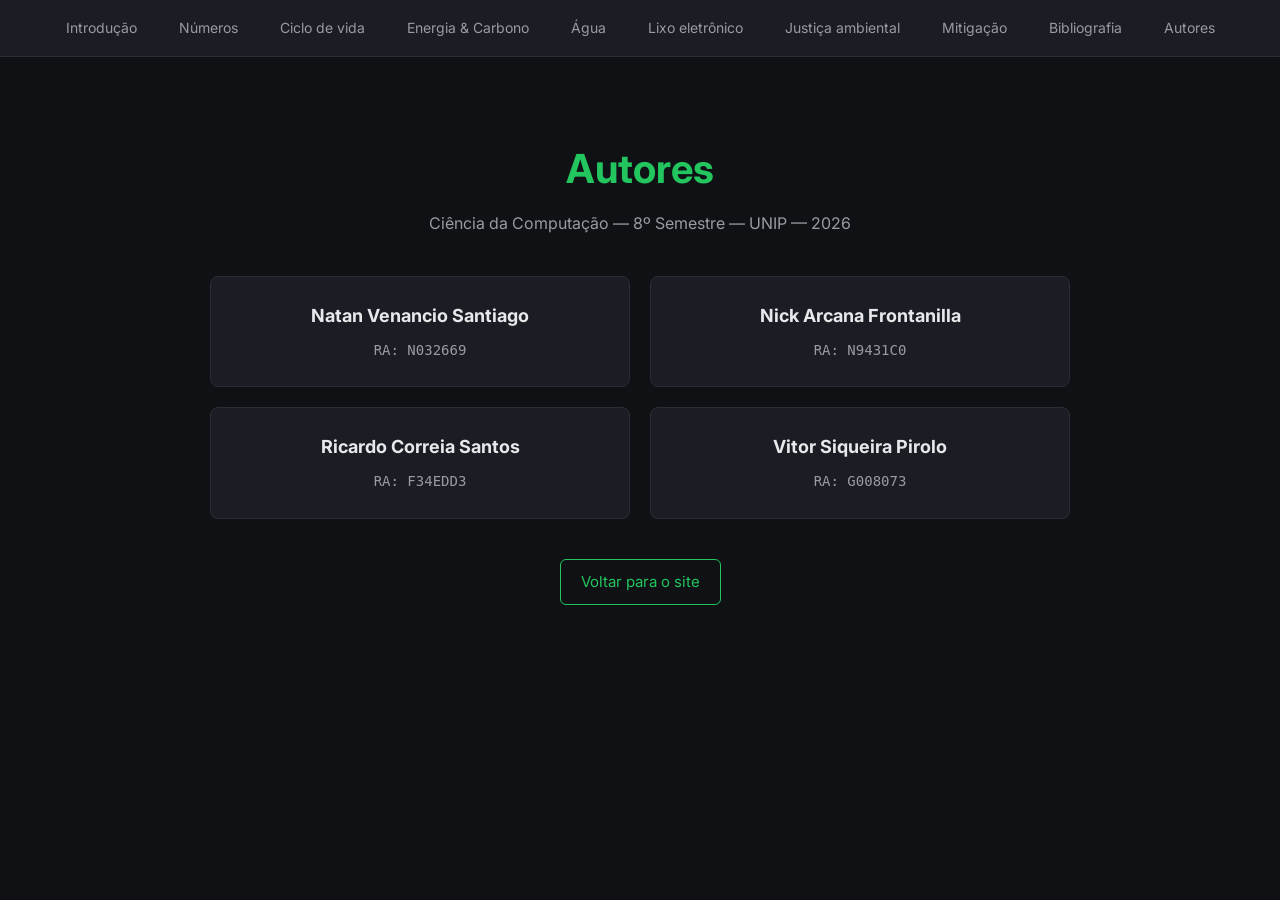
==== autores.html @ d3404f32 "Initial commit: site sobre impactos da IA no meio ambiente Site estático com 9 seções abordando o ci" ====
<!DOCTYPE html>
<html lang="pt-BR">
<head>
  <meta charset="UTF-8">
  <meta name="viewport" content="width=device-width, initial-scale=1.0">
  <title>Autores - Impactos da IA no Meio Ambiente</title>
  <link href="https://fonts.googleapis.com/css2?family=Inter:wght@400;500;600;700&display=swap" rel="stylesheet">
  <link rel="stylesheet" href="style.css">
</head>
<body>

  <nav>
    <ul>
      <li><a href="index.html#introducao">Introdução</a></li>
      <li><a href="index.html#numeros">Números</a></li>
      <li><a href="index.html#ciclo-de-vida">Ciclo de vida</a></li>
      <li><a href="index.html#energia">Energia &amp; Carbono</a></li>
      <li><a href="index.html#agua">Água</a></li>
      <li><a href="index.html#lixo">Lixo eletrônico</a></li>
      <li><a href="index.html#justica">Justiça ambiental</a></li>
      <li><a href="index.html#mitigacao">Mitigação</a></li>
      <li><a href="index.html#bibliografia">Bibliografia</a></li>
      <li><a href="autores.html">Autores</a></li>
    </ul>
  </nav>

  <div class="autores">
    <h1>Autores</h1>
    <p class="descricao">Ciência da Computação &mdash; 8&ordm; Semestre &mdash; UNIP &mdash; 2026</p>

    <div class="lista-autores">
      <div class="autor">
        <h3>Natan Venancio Santiago</h3>
        <p>RA: N032669</p>
      </div>
      <div class="autor">
        <h3>Nick Arcana Frontanilla</h3>
        <p>RA: N9431C0</p>
      </div>
      <div class="autor">
        <h3>Ricardo Correia Santos</h3>
        <p>RA: F34EDD3</p>
      </div>
      <div class="autor">
        <h3>Vitor Siqueira Pirolo</h3>
        <p>RA: G008073</p>
      </div>
    </div>

    <a href="index.html" class="voltar">Voltar para o site</a>
  </div>

</body>
</html>
---- style.css ----
/* ===== Reset basico ===== */
* {
  margin: 0;
  padding: 0;
  box-sizing: border-box;
}

/* ===== Variaveis de cor ===== */
:root {
  --cor-fundo: #0f1115;
  --cor-superficie: #1a1d24;
  --cor-borda: #2a2e37;
  --cor-texto: #e8e8ea;
  --cor-texto-fraco: #9a9aa3;
  --cor-destaque: #22c55e;
}

/* ===== Body ===== */
body {
  background-color: var(--cor-fundo);
  color: var(--cor-texto);
  font-family: "Inter", Arial, sans-serif;
  line-height: 1.6;
}

html {
  scroll-behavior: smooth;
}

/* ===== Scrollbar (Firefox) ===== */
html {
  scrollbar-width: thin;
  scrollbar-color: var(--cor-destaque) var(--cor-fundo);
}

/* ===== Scrollbar (Chrome, Edge, Safari) ===== */
::-webkit-scrollbar {
  width: 10px;
}

::-webkit-scrollbar-track {
  background: var(--cor-fundo);
}

::-webkit-scrollbar-thumb {
  background: var(--cor-borda);
  border-radius: 5px;
}

::-webkit-scrollbar-thumb:hover {
  background: var(--cor-destaque);
}

/* ===== Navbar ===== */
nav {
  background-color: var(--cor-superficie);
  border-bottom: 1px solid var(--cor-borda);
  position: sticky;
  top: 0;
  z-index: 100;
}

nav ul {
  list-style: none;
  display: flex;
  justify-content: center;
  flex-wrap: wrap;
  padding: 15px;
  gap: 10px;
}

nav ul li a {
  color: var(--cor-texto-fraco);
  text-decoration: none;
  padding: 8px 16px;
  border-radius: 6px;
  font-size: 14px;
  transition: color 0.2s, background-color 0.2s;
}

nav ul li a:hover {
  color: var(--cor-texto);
  background-color: var(--cor-borda);
}

/* ===== Hero ===== */
.hero {
  text-align: center;
  padding: 100px 20px;
  border-bottom: 1px solid var(--cor-borda);
}

.hero h1 {
  font-size: 48px;
  font-weight: 700;
  margin-bottom: 20px;
  max-width: 800px;
  margin-left: auto;
  margin-right: auto;
}

.hero h1 span {
  color: var(--cor-destaque);
}

.hero p {
  font-size: 18px;
  color: var(--cor-texto-fraco);
  max-width: 600px;
  margin: 0 auto 30px;
}

.botoes {
  display: flex;
  gap: 12px;
  justify-content: center;
  flex-wrap: wrap;
}

.btn {
  display: inline-block;
  padding: 12px 24px;
  border-radius: 6px;
  text-decoration: none;
  font-size: 15px;
  font-weight: 500;
  transition: background-color 0.2s, color 0.2s;
}

.btn-primario {
  background-color: var(--cor-destaque);
  color: #0f1115;
}

.btn-primario:hover {
  background-color: #16a34a;
}

.btn-secundario {
  background-color: transparent;
  color: var(--cor-texto);
  border: 1px solid var(--cor-borda);
}

.btn-secundario:hover {
  background-color: var(--cor-superficie);
}

/* ===== Secoes ===== */
section {
  max-width: 1000px;
  margin: 0 auto;
  padding: 80px 20px;
}

section h2 {
  font-size: 32px;
  font-weight: 700;
  margin-bottom: 16px;
  color: var(--cor-destaque);
}

section p {
  margin-bottom: 15px;
  color: var(--cor-texto-fraco);
  font-size: 16px;
}

section p strong {
  color: var(--cor-texto);
}

/* Subtitulo logo abaixo do h2 */
.subtitulo-secao {
  font-size: 17px;
  color: var(--cor-texto-fraco);
  margin-bottom: 36px;
  max-width: 820px;
  line-height: 1.65;
}

/* Subtitulos h3 dentro de uma secao */
.subtitulo {
  font-size: 22px;
  font-weight: 600;
  color: var(--cor-texto);
  margin-top: 50px;
  margin-bottom: 20px;
}

/* Faixa alternada para dar ritmo visual */
.secao-alternada {
  background-color: rgba(34, 197, 94, 0.025);
  max-width: none;
  padding: 80px 20px;
  border-top: 1px solid var(--cor-borda);
  border-bottom: 1px solid var(--cor-borda);
}

.secao-alternada > h2,
.secao-alternada > p,
.secao-alternada > h3,
.secao-alternada > .subtitulo-secao,
.secao-alternada > .estatisticas,
.secao-alternada > .cards,
.secao-alternada > .tabela-wrapper,
.secao-alternada > .callout {
  max-width: 1000px;
  margin-left: auto;
  margin-right: auto;
}

/* Caixa de destaque (callout) */
.callout {
  background-color: var(--cor-superficie);
  border-left: 3px solid var(--cor-destaque);
  border-radius: 6px;
  padding: 28px 32px;
  margin-top: 36px;
  margin-bottom: 8px;
}

.callout h3 {
  color: var(--cor-destaque);
  font-size: 18px;
  margin-bottom: 14px;
  text-transform: uppercase;
  letter-spacing: 0.5px;
}

.callout p {
  color: var(--cor-texto-fraco);
  font-size: 15px;
  margin-bottom: 12px;
  line-height: 1.7;
}

.callout p:last-child {
  margin-bottom: 0;
}

.callout p strong {
  color: var(--cor-texto);
}

.callout .citacao {
  border-left: 2px solid var(--cor-borda);
  padding-left: 16px;
  font-style: italic;
  color: var(--cor-texto);
}

/* Lista de acoes dentro do callout */
.lista-acoes {
  list-style: none;
  padding: 0;
  margin-top: 8px;
}

.lista-acoes li {
  color: var(--cor-texto-fraco);
  font-size: 15px;
  padding: 8px 0 8px 24px;
  position: relative;
  line-height: 1.6;
}

.lista-acoes li::before {
  content: "→";
  color: var(--cor-destaque);
  position: absolute;
  left: 0;
  font-weight: bold;
}

/* Variante de card com destaque (linha lateral) */
.card-destaque {
  border-left: 3px solid var(--cor-destaque);
}

/* Tabela comparativa */
.tabela-wrapper {
  overflow-x: auto;
  margin: 20px 0 40px;
  border: 1px solid var(--cor-borda);
  border-radius: 8px;
}

.tabela-comparativa {
  width: 100%;
  border-collapse: collapse;
  background-color: var(--cor-superficie);
  font-size: 14px;
}

.tabela-comparativa thead {
  background-color: rgba(34, 197, 94, 0.08);
}

.tabela-comparativa th {
  text-align: left;
  padding: 14px 16px;
  color: var(--cor-destaque);
  font-weight: 600;
  font-size: 13px;
  text-transform: uppercase;
  letter-spacing: 0.4px;
  border-bottom: 1px solid var(--cor-borda);
}

.tabela-comparativa td {
  padding: 14px 16px;
  color: var(--cor-texto-fraco);
  border-bottom: 1px solid var(--cor-borda);
}

.tabela-comparativa tbody tr:last-child td {
  border-bottom: none;
}

.tabela-comparativa tbody tr:hover {
  background-color: rgba(34, 197, 94, 0.04);
}

.tabela-comparativa td strong {
  color: var(--cor-destaque);
}

/* Inline code */
code {
  font-family: ui-monospace, "Menlo", "Consolas", monospace;
  background-color: var(--cor-borda);
  padding: 2px 6px;
  border-radius: 4px;
  font-size: 0.88em;
  color: var(--cor-texto);
}

/* ===== Estatisticas ===== */
.estatisticas {
  display: grid;
  grid-template-columns: repeat(4, 1fr);
  gap: 20px;
}

.estatistica h3 {
  white-space: nowrap;
}

.estatistica {
  background-color: var(--cor-superficie);
  border: 1px solid var(--cor-borda);
  border-radius: 8px;
  padding: 30px 20px;
  text-align: center;
}

.estatistica h3 {
  font-size: 36px;
  color: var(--cor-destaque);
  margin-bottom: 10px;
}

.estatistica p {
  color: var(--cor-texto-fraco);
  font-size: 14px;
  margin: 0;
}

/* ===== Cards ===== */
.cards {
  display: grid;
  grid-template-columns: repeat(2, 1fr);
  gap: 20px;
}

.card {
  background-color: var(--cor-superficie);
  border: 1px solid var(--cor-borda);
  border-radius: 8px;
  padding: 30px;
  transition: border-color 0.2s;
}

.card:hover {
  border-color: var(--cor-destaque);
}

.card h3 {
  font-size: 20px;
  margin-bottom: 15px;
  color: var(--cor-texto);
}

.card p {
  color: var(--cor-texto-fraco);
  font-size: 15px;
  margin-bottom: 12px;
  line-height: 1.6;
}

.card p:last-child {
  margin-bottom: 0;
}

.card ul {
  list-style: none;
  padding: 0;
  margin-top: 4px;
}

.card ul + p {
  margin-top: 14px;
}

.card ul li strong {
  color: var(--cor-texto);
}

.card ul li {
  color: var(--cor-texto-fraco);
  font-size: 15px;
  padding: 6px 0 6px 20px;
  position: relative;
}

.card ul li::before {
  content: "•";
  color: var(--cor-destaque);
  position: absolute;
  left: 0;
  font-weight: bold;
}

/* ===== Footer / Bibliografia ===== */
footer {
  background-color: var(--cor-superficie);
  border-top: 1px solid var(--cor-borda);
  padding: 60px 20px 30px;
  margin-top: 40px;
}

.footer-conteudo {
  max-width: 1000px;
  margin: 0 auto;
}

footer h2 {
  font-size: 24px;
  color: var(--cor-destaque);
  margin-bottom: 20px;
}

footer .referencia {
  color: var(--cor-texto-fraco);
  font-size: 14px;
  margin-bottom: 12px;
  padding-left: 15px;
  border-left: 2px solid var(--cor-borda);
  word-break: break-word;
}

footer .referencia strong {
  color: var(--cor-texto);
}

footer .creditos {
  text-align: center;
  margin-top: 40px;
  padding-top: 20px;
  border-top: 1px solid var(--cor-borda);
  color: var(--cor-texto-fraco);
  font-size: 13px;
}

/* ===== Pagina de Autores ===== */
.autores {
  max-width: 900px;
  margin: 0 auto;
  padding: 80px 20px;
  text-align: center;
}

.autores h1 {
  font-size: 40px;
  margin-bottom: 10px;
  color: var(--cor-destaque);
}

.autores .descricao {
  color: var(--cor-texto-fraco);
  margin-bottom: 40px;
}

.lista-autores {
  display: grid;
  grid-template-columns: repeat(2, 1fr);
  gap: 20px;
  margin-bottom: 40px;
}

.autor {
  background-color: var(--cor-superficie);
  border: 1px solid var(--cor-borda);
  border-radius: 8px;
  padding: 25px;
  text-align: center;
  transition: border-color 0.2s;
}

.autor:hover {
  border-color: var(--cor-destaque);
}

.autor h3 {
  font-size: 18px;
  margin-bottom: 8px;
}

.autor p {
  color: var(--cor-texto-fraco);
  font-size: 14px;
  font-family: monospace;
}

.voltar {
  display: inline-block;
  color: var(--cor-destaque);
  text-decoration: none;
  font-size: 15px;
  padding: 10px 20px;
  border: 1px solid var(--cor-destaque);
  border-radius: 6px;
  transition: background-color 0.2s, color 0.2s;
}

.voltar:hover {
  background-color: var(--cor-destaque);
  color: #0f1115;
}

/* ===== Responsivo ===== */
@media (max-width: 1024px) {
  .estatisticas {
    grid-template-columns: repeat(3, 1fr);
  }
}

@media (max-width: 768px) {
  .hero h1 {
    font-size: 32px;
  }

  .hero p {
    font-size: 16px;
  }

  section h2 {
    font-size: 24px;
  }

  .subtitulo-secao {
    font-size: 15px;
  }

  .subtitulo {
    font-size: 19px;
  }

  .estatisticas {
    grid-template-columns: repeat(2, 1fr);
  }

  .estatistica h3 {
    font-size: 28px;
  }

  .cards {
    grid-template-columns: 1fr;
  }

  .lista-autores {
    grid-template-columns: 1fr;
  }

  .callout {
    padding: 22px 20px;
  }

  .tabela-comparativa {
    font-size: 13px;
  }

  .tabela-comparativa th,
  .tabela-comparativa td {
    padding: 10px 12px;
  }

  nav ul {
    padding: 12px;
    gap: 4px;
  }

  nav ul li a {
    padding: 6px 10px;
    font-size: 13px;
  }
}
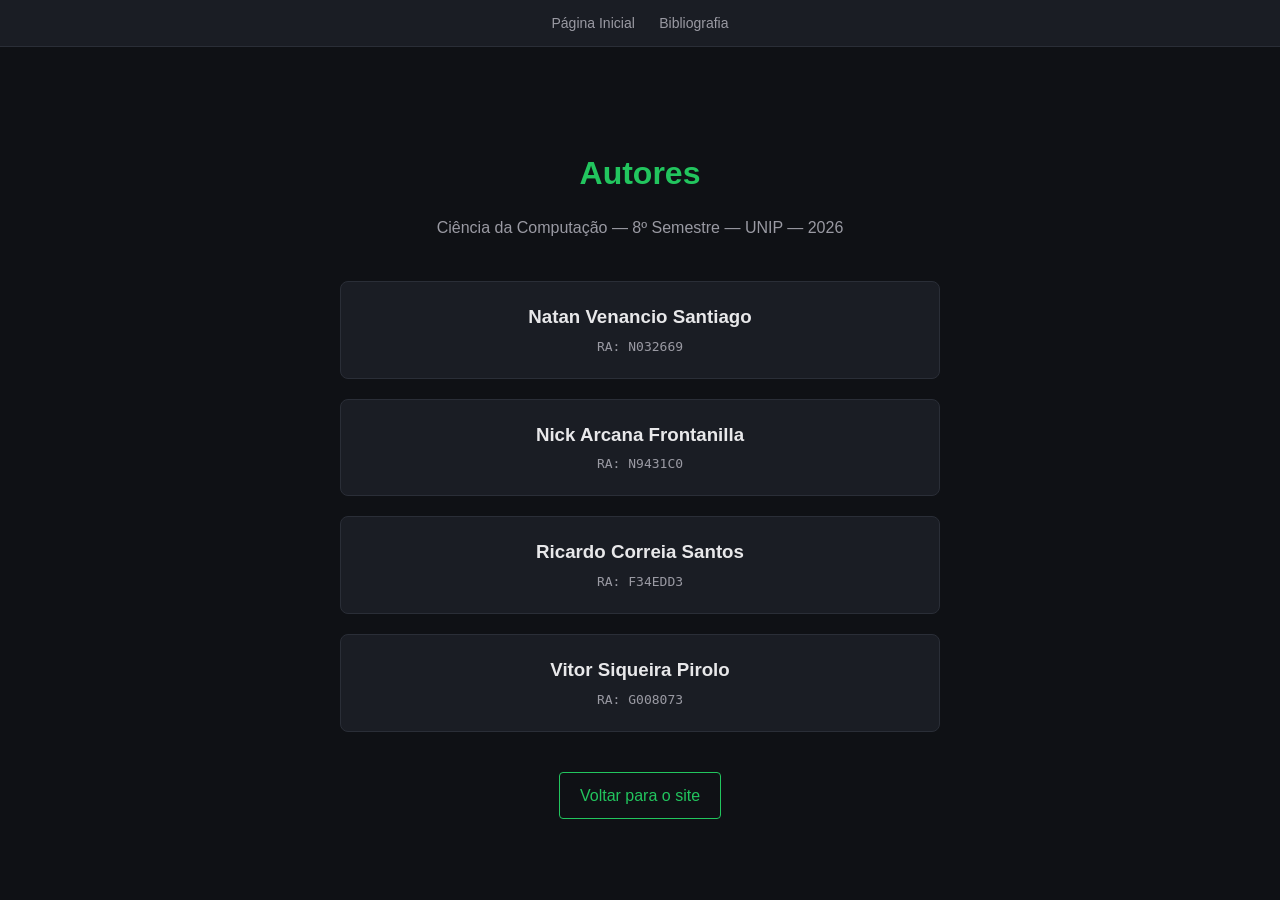
==== commit 35c0a3ac: "Refatora o layout e estilo do site, removendo o CSS externo e incorporando estilos diretamente no HT" ====
--- a/autores.html
+++ b/autores.html
@@ -3,48 +3,133 @@
 <head>
   <meta charset="UTF-8">
   <meta name="viewport" content="width=device-width, initial-scale=1.0">
-  <title>Autores - Impactos da IA no Meio Ambiente</title>
-  <link href="https://fonts.googleapis.com/css2?family=Inter:wght@400;500;600;700&display=swap" rel="stylesheet">
-  <link rel="stylesheet" href="style.css">
+  <title>Autores - Impactos da IA</title>
+  <style>
+    /* Estilos Básicos */
+    body {
+      background-color: #0f1115;
+      color: #e8e8ea;
+      font-family: Arial, sans-serif;
+      line-height: 1.6;
+      margin: 0;
+      padding: 0;
+      text-align: center;
+    }
+
+    /* Navegação */
+    nav {
+      background-color: #1a1d24;
+      border-bottom: 1px solid #2a2e37;
+      padding: 10px;
+    }
+
+    nav ul {
+      list-style: none;
+      padding: 0;
+      margin: 0;
+    }
+
+    nav ul li {
+      display: inline;
+      margin: 0 10px;
+    }
+
+    nav ul li a {
+      color: #9a9aa3;
+      text-decoration: none;
+      font-size: 14px;
+    }
+
+    nav ul li a:hover {
+      color: #e8e8ea;
+    }
+
+    /* Conteúdo Principal */
+    .container {
+      max-width: 600px;
+      margin: 60px auto;
+      padding: 20px;
+    }
+
+    h1 {
+      color: #22c55e;
+      font-size: 32px;
+      margin-bottom: 10px;
+    }
+
+    .descricao {
+      color: #9a9aa3;
+      margin-bottom: 40px;
+    }
+
+    /* Lista de Autores */
+    .autor {
+      background-color: #1a1d24;
+      border: 1px solid #2a2e37;
+      padding: 20px;
+      margin-bottom: 20px;
+      border-radius: 8px;
+    }
+
+    .autor h3 {
+      color: #e8e8ea;
+      margin: 0 0 5px 0;
+    }
+
+    .autor p {
+      color: #9a9aa3;
+      margin: 0;
+      font-family: monospace;
+    }
+
+    /* Botão Voltar */
+    .voltar {
+      display: inline-block;
+      margin-top: 20px;
+      padding: 10px 20px;
+      color: #22c55e;
+      text-decoration: none;
+      border: 1px solid #22c55e;
+      border-radius: 4px;
+    }
+
+    .voltar:hover {
+      background-color: #22c55e;
+      color: #0f1115;
+    }
+  </style>
 </head>
 <body>
 
   <nav>
     <ul>
-      <li><a href="index.html#introducao">Introdução</a></li>
-      <li><a href="index.html#numeros">Números</a></li>
-      <li><a href="index.html#ciclo-de-vida">Ciclo de vida</a></li>
-      <li><a href="index.html#energia">Energia &amp; Carbono</a></li>
-      <li><a href="index.html#agua">Água</a></li>
-      <li><a href="index.html#lixo">Lixo eletrônico</a></li>
-      <li><a href="index.html#justica">Justiça ambiental</a></li>
-      <li><a href="index.html#mitigacao">Mitigação</a></li>
+      <li><a href="index.html">Página Inicial</a></li>
       <li><a href="index.html#bibliografia">Bibliografia</a></li>
-      <li><a href="autores.html">Autores</a></li>
     </ul>
   </nav>
 
-  <div class="autores">
+  <div class="container">
     <h1>Autores</h1>
-    <p class="descricao">Ciência da Computação &mdash; 8&ordm; Semestre &mdash; UNIP &mdash; 2026</p>
+    <p class="descricao">Ciência da Computação — 8º Semestre — UNIP — 2026</p>
 
-    <div class="lista-autores">
-      <div class="autor">
-        <h3>Natan Venancio Santiago</h3>
-        <p>RA: N032669</p>
-      </div>
-      <div class="autor">
-        <h3>Nick Arcana Frontanilla</h3>
-        <p>RA: N9431C0</p>
-      </div>
-      <div class="autor">
-        <h3>Ricardo Correia Santos</h3>
-        <p>RA: F34EDD3</p>
-      </div>
-      <div class="autor">
-        <h3>Vitor Siqueira Pirolo</h3>
-        <p>RA: G008073</p>
-      </div>
+    <div class="autor">
+      <h3>Natan Venancio Santiago</h3>
+      <p>RA: N032669</p>
+    </div>
+
+    <div class="autor">
+      <h3>Nick Arcana Frontanilla</h3>
+      <p>RA: N9431C0</p>
+    </div>
+
+    <div class="autor">
+      <h3>Ricardo Correia Santos</h3>
+      <p>RA: F34EDD3</p>
+    </div>
+
+    <div class="autor">
+      <h3>Vitor Siqueira Pirolo</h3>
+      <p>RA: G008073</p>
     </div>
 
     <a href="index.html" class="voltar">Voltar para o site</a>
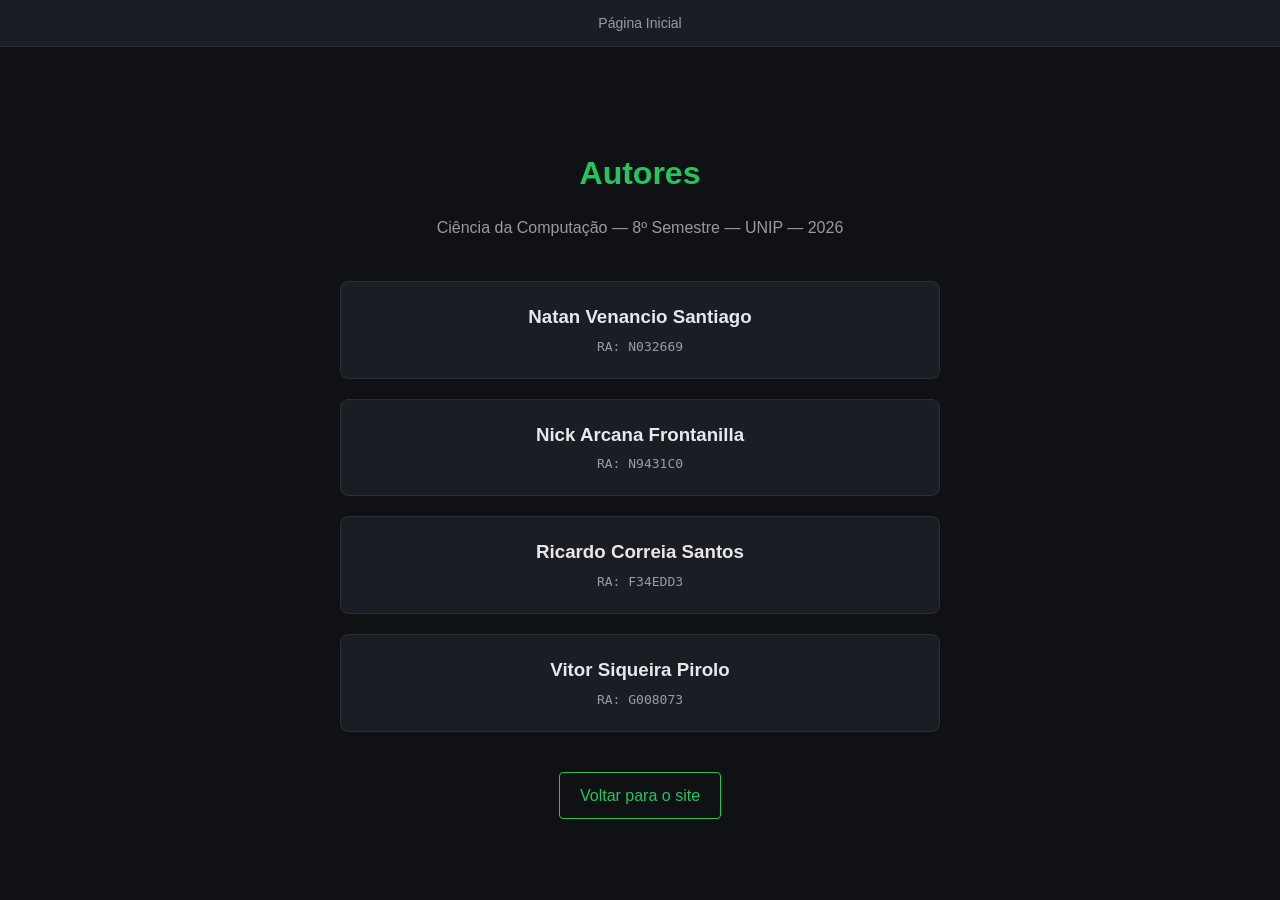
==== commit 6fa009a6: "Atualiza a estrutura do arquivo HTML da página de autores, padronizando a declaração do tipo de docu" ====
--- a/autores.html
+++ b/autores.html
@@ -1,139 +1,136 @@
-<!DOCTYPE html>
+<!doctype html>
 <html lang="pt-BR">
-<head>
-  <meta charset="UTF-8">
-  <meta name="viewport" content="width=device-width, initial-scale=1.0">
-  <title>Autores - Impactos da IA</title>
-  <style>
-    /* Estilos Básicos */
-    body {
-      background-color: #0f1115;
-      color: #e8e8ea;
-      font-family: Arial, sans-serif;
-      line-height: 1.6;
-      margin: 0;
-      padding: 0;
-      text-align: center;
-    }
+  <head>
+    <meta charset="UTF-8" />
+    <meta name="viewport" content="width=device-width, initial-scale=1.0" />
+    <title>Autores - Impactos da IA</title>
+    <style>
+      /* Estilos Básicos */
+      body {
+        background-color: #0f1115;
+        color: #e8e8ea;
+        font-family: Arial, sans-serif;
+        line-height: 1.6;
+        margin: 0;
+        padding: 0;
+        text-align: center;
+      }
 
-    /* Navegação */
-    nav {
-      background-color: #1a1d24;
-      border-bottom: 1px solid #2a2e37;
-      padding: 10px;
-    }
+      /* Navegação */
+      nav {
+        background-color: #1a1d24;
+        border-bottom: 1px solid #2a2e37;
+        padding: 10px;
+      }
 
-    nav ul {
-      list-style: none;
-      padding: 0;
-      margin: 0;
-    }
+      nav ul {
+        list-style: none;
+        padding: 0;
+        margin: 0;
+      }
 
-    nav ul li {
-      display: inline;
-      margin: 0 10px;
-    }
+      nav ul li {
+        display: inline;
+        margin: 0 10px;
+      }
 
-    nav ul li a {
-      color: #9a9aa3;
-      text-decoration: none;
-      font-size: 14px;
-    }
+      nav ul li a {
+        color: #9a9aa3;
+        text-decoration: none;
+        font-size: 14px;
+      }
 
-    nav ul li a:hover {
-      color: #e8e8ea;
-    }
+      nav ul li a:hover {
+        color: #e8e8ea;
+      }
 
-    /* Conteúdo Principal */
-    .container {
-      max-width: 600px;
-      margin: 60px auto;
-      padding: 20px;
-    }
+      /* Conteúdo Principal */
+      .container {
+        max-width: 600px;
+        margin: 60px auto;
+        padding: 20px;
+      }
 
-    h1 {
-      color: #22c55e;
-      font-size: 32px;
-      margin-bottom: 10px;
-    }
+      h1 {
+        color: #22c55e;
+        font-size: 32px;
+        margin-bottom: 10px;
+      }
 
-    .descricao {
-      color: #9a9aa3;
-      margin-bottom: 40px;
-    }
+      .descricao {
+        color: #9a9aa3;
+        margin-bottom: 40px;
+      }
 
-    /* Lista de Autores */
-    .autor {
-      background-color: #1a1d24;
-      border: 1px solid #2a2e37;
-      padding: 20px;
-      margin-bottom: 20px;
-      border-radius: 8px;
-    }
+      /* Lista de Autores */
+      .autor {
+        background-color: #1a1d24;
+        border: 1px solid #2a2e37;
+        padding: 20px;
+        margin-bottom: 20px;
+        border-radius: 8px;
+      }
 
-    .autor h3 {
-      color: #e8e8ea;
-      margin: 0 0 5px 0;
-    }
+      .autor h3 {
+        color: #e8e8ea;
+        margin: 0 0 5px 0;
+      }
 
-    .autor p {
-      color: #9a9aa3;
-      margin: 0;
-      font-family: monospace;
-    }
+      .autor p {
+        color: #9a9aa3;
+        margin: 0;
+        font-family: monospace;
+      }
 
-    /* Botão Voltar */
-    .voltar {
-      display: inline-block;
-      margin-top: 20px;
-      padding: 10px 20px;
-      color: #22c55e;
-      text-decoration: none;
-      border: 1px solid #22c55e;
-      border-radius: 4px;
-    }
+      /* Botão Voltar */
+      .voltar {
+        display: inline-block;
+        margin-top: 20px;
+        padding: 10px 20px;
+        color: #22c55e;
+        text-decoration: none;
+        border: 1px solid #22c55e;
+        border-radius: 4px;
+      }
 
-    .voltar:hover {
-      background-color: #22c55e;
-      color: #0f1115;
-    }
-  </style>
-</head>
-<body>
+      .voltar:hover {
+        background-color: #22c55e;
+        color: #0f1115;
+      }
+    </style>
+  </head>
+  <body>
+    <nav>
+      <ul>
+        <li><a href="index.html">Página Inicial</a></li>
+      </ul>
+    </nav>
 
-  <nav>
-    <ul>
-      <li><a href="index.html">Página Inicial</a></li>
-      <li><a href="index.html#bibliografia">Bibliografia</a></li>
-    </ul>
-  </nav>
+    <div class="container">
+      <h1>Autores</h1>
+      <p class="descricao">Ciência da Computação — 8º Semestre — UNIP — 2026</p>
 
-  <div class="container">
-    <h1>Autores</h1>
-    <p class="descricao">Ciência da Computação — 8º Semestre — UNIP — 2026</p>
+      <div class="autor">
+        <h3>Natan Venancio Santiago</h3>
+        <p>RA: N032669</p>
+      </div>
 
-    <div class="autor">
-      <h3>Natan Venancio Santiago</h3>
-      <p>RA: N032669</p>
+      <div class="autor">
+        <h3>Nick Arcana Frontanilla</h3>
+        <p>RA: N9431C0</p>
+      </div>
+
+      <div class="autor">
+        <h3>Ricardo Correia Santos</h3>
+        <p>RA: F34EDD3</p>
+      </div>
+
+      <div class="autor">
+        <h3>Vitor Siqueira Pirolo</h3>
+        <p>RA: G008073</p>
+      </div>
+
+      <a href="index.html" class="voltar">Voltar para o site</a>
     </div>
-
-    <div class="autor">
-      <h3>Nick Arcana Frontanilla</h3>
-      <p>RA: N9431C0</p>
-    </div>
-
-    <div class="autor">
-      <h3>Ricardo Correia Santos</h3>
-      <p>RA: F34EDD3</p>
-    </div>
-
-    <div class="autor">
-      <h3>Vitor Siqueira Pirolo</h3>
-      <p>RA: G008073</p>
-    </div>
-
-    <a href="index.html" class="voltar">Voltar para o site</a>
-  </div>
-
-</body>
+  </body>
 </html>
